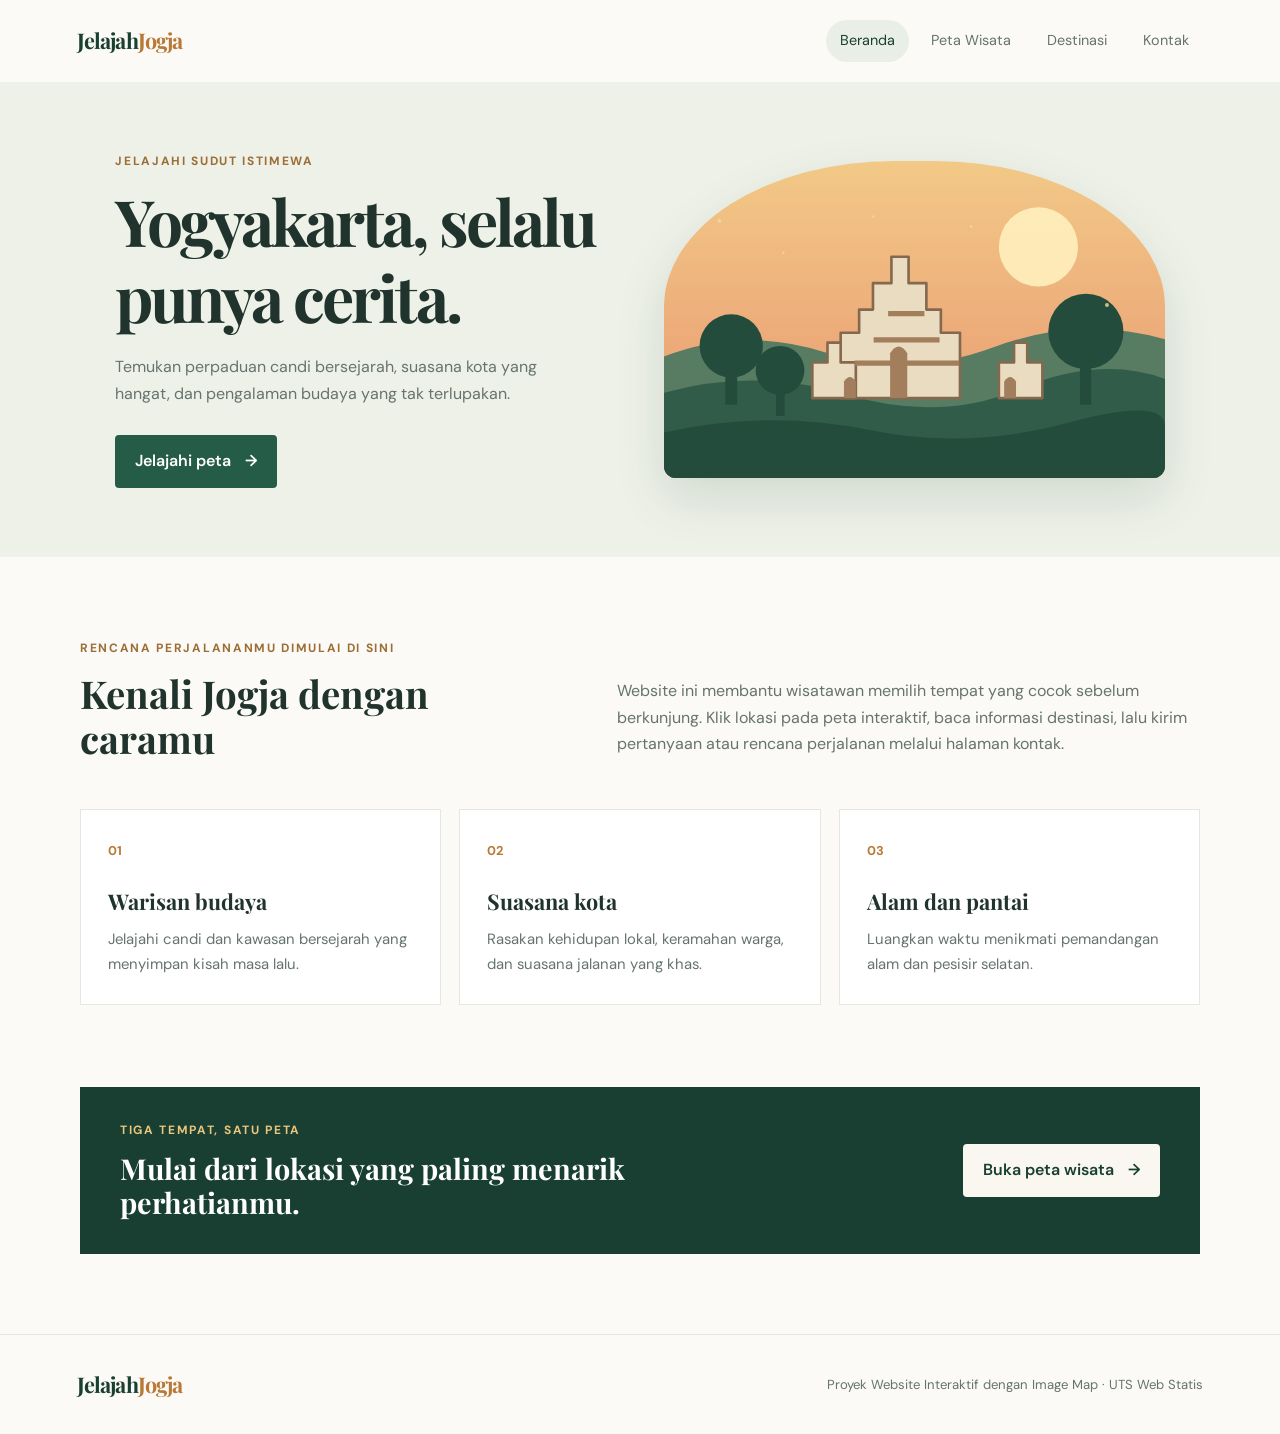
==== index.html @ 130a4364 "Publish Jelajah Jogja website Co-authored-by: Copilot <223556219+Copilot@users.noreply.github.com>" ====
<!doctype html>
<html lang="id">
<head>
  <meta charset="utf-8">
  <meta name="viewport" content="width=device-width, initial-scale=1">
  <meta name="description" content="Panduan singkat menjelajahi destinasi wisata pilihan di Yogyakarta.">
  <title>Jelajah Jogja — Beranda</title>
  <link rel="stylesheet" href="css/style.css">
</head>
<body>
  <header class="site-header">
    <a class="brand" href="index.html">Jelajah<span>Jogja</span></a>
    <nav aria-label="Navigasi utama">
      <a class="active" aria-current="page" href="index.html">Beranda</a>
      <a href="peta.html">Peta Wisata</a>
      <a href="destinasi.html">Destinasi</a>
      <a href="kontak.html">Kontak</a>
    </nav>
  </header>

  <main>
    <section class="hero">
      <div class="hero-copy">
        <p class="eyebrow">Jelajahi sudut istimewa</p>
        <h1>Yogyakarta, selalu punya cerita.</h1>
        <p>Temukan perpaduan candi bersejarah, suasana kota yang hangat, dan pengalaman budaya yang tak terlupakan.</p>
        <a class="button" href="peta.html">Jelajahi peta <span aria-hidden="true">→</span></a>
      </div>
      <img class="hero-image" src="images/suasana-jogja.svg" alt="Ilustrasi Candi Prambanan dengan latar matahari senja">
    </section>

    <section class="intro section">
      <div>
        <p class="eyebrow">Rencana perjalananmu dimulai di sini</p>
        <h2>Kenali Jogja dengan caramu</h2>
      </div>
      <p>Website ini membantu wisatawan memilih tempat yang cocok sebelum berkunjung. Klik lokasi pada peta interaktif, baca informasi destinasi, lalu kirim pertanyaan atau rencana perjalanan melalui halaman kontak.</p>
    </section>

    <section class="feature-grid" aria-label="Keistimewaan Yogyakarta">
      <article class="feature-card">
        <span class="feature-number">01</span>
        <h3>Warisan budaya</h3>
        <p>Jelajahi candi dan kawasan bersejarah yang menyimpan kisah masa lalu.</p>
      </article>
      <article class="feature-card">
        <span class="feature-number">02</span>
        <h3>Suasana kota</h3>
        <p>Rasakan kehidupan lokal, keramahan warga, dan suasana jalanan yang khas.</p>
      </article>
      <article class="feature-card">
        <span class="feature-number">03</span>
        <h3>Alam dan pantai</h3>
        <p>Luangkan waktu menikmati pemandangan alam dan pesisir selatan.</p>
      </article>
    </section>

    <section class="cta-band">
      <div>
        <p class="eyebrow">Tiga tempat, satu peta</p>
        <h2>Mulai dari lokasi yang paling menarik perhatianmu.</h2>
      </div>
      <a class="button button-light" href="peta.html">Buka peta wisata <span aria-hidden="true">→</span></a>
    </section>
  </main>

  <footer class="site-footer">
    <a class="brand" href="index.html">Jelajah<span>Jogja</span></a>
    <p>Proyek Website Interaktif dengan Image Map · UTS Web Statis</p>
  </footer>
</body>
</html>
---- css/style.css ----
@import url('https://fonts.googleapis.com/css2?family=DM+Sans:wght@400;500;600;700&family=Playfair+Display:wght@600;700&display=swap');

:root {
  color-scheme: light;
  --ink: #20342d;
  --muted: #66746d;
  --paper: #fbfaf6;
  --white: #fff;
  --green: #245c48;
  --green-dark: #183f32;
  --line: #e6e8df;
  --gold: #e7b958;
  --coral: #e8785c;
}

* {
  box-sizing: border-box;
}

html {
  scroll-behavior: smooth;
}

body {
  margin: 0;
  background: var(--paper);
  color: var(--ink);
  font-family: "DM Sans", Arial, sans-serif;
  line-height: 1.65;
}

a {
  color: inherit;
}

.site-header {
  min-height: 82px;
  padding: 0 max(6vw, 24px);
  display: flex;
  align-items: center;
  justify-content: space-between;
  gap: 24px;
  background: var(--paper);
}

.brand {
  color: var(--green-dark);
  font-family: "Playfair Display", Georgia, serif;
  font-size: 1.35rem;
  font-weight: 700;
  letter-spacing: -.04em;
  text-decoration: none;
  white-space: nowrap;
}

.brand span {
  color: #b87936;
}

nav {
  display: flex;
  flex-wrap: wrap;
  gap: 8px;
}

nav a {
  padding: 9px 14px;
  color: var(--muted);
  font-size: .9rem;
  text-decoration: none;
  border-radius: 999px;
}

nav a:hover,
nav a.active {
  color: var(--green-dark);
  background: #e9efe7;
}

.hero {
  min-height: 475px;
  padding: 56px max(9vw, 28px);
  display: grid;
  grid-template-columns: 1fr 1fr;
  align-items: center;
  gap: 48px;
  background: #eef1e8;
}

.hero-copy {
  max-width: 520px;
}

.eyebrow {
  margin: 0 0 12px;
  color: #9c6e36;
  font-size: .75rem;
  font-weight: 700;
  letter-spacing: .14em;
  text-transform: uppercase;
}

h1,
h2,
h3,
p {
  margin-top: 0;
}

h1,
h2 {
  font-family: "Playfair Display", Georgia, serif;
  line-height: 1.18;
}

.hero h1 {
  max-width: 530px;
  margin-bottom: 20px;
  font-size: clamp(2.7rem, 5vw, 4.5rem);
  letter-spacing: -.045em;
}

.hero-copy > p:not(.eyebrow) {
  max-width: 470px;
  margin-bottom: 28px;
  color: var(--muted);
}

.hero-image {
  width: 100%;
  max-height: 330px;
  object-fit: cover;
  border-radius: 46% 46% 12px 12px;
  box-shadow: 0 20px 50px #234d3924;
}

.button {
  display: inline-flex;
  align-items: center;
  gap: 14px;
  padding: 13px 20px;
  border: 0;
  border-radius: 4px;
  background: var(--green);
  color: var(--white);
  font: inherit;
  font-weight: 600;
  text-decoration: none;
  cursor: pointer;
}

.button:hover {
  background: var(--green-dark);
}

.button-light {
  background: #f9f7ef;
  color: var(--green-dark);
}

.button-light:hover {
  background: var(--white);
}

.section,
.feature-grid,
.cta-band,
.page-main {
  width: min(1120px, calc(100% - 48px));
  margin-right: auto;
  margin-left: auto;
}

.intro {
  padding-top: 82px;
  padding-bottom: 28px;
  display: grid;
  grid-template-columns: .9fr 1.1fr;
  gap: 60px;
  align-items: end;
}

.intro h2,
.map-note h2,
.table-section h2,
.contact-aside h2 {
  margin-bottom: 0;
  font-size: clamp(1.8rem, 3vw, 2.5rem);
}

.intro > p {
  margin-bottom: 4px;
  color: var(--muted);
}

.feature-grid {
  padding: 20px 0 82px;
  display: grid;
  grid-template-columns: repeat(3, 1fr);
  gap: 18px;
}

.feature-card {
  padding: 27px;
  background: var(--white);
  border: 1px solid var(--line);
}

.feature-number {
  color: #b87936;
  font-size: .8rem;
  font-weight: 700;
}

.feature-card h3 {
  margin: 20px 0 8px;
  font-family: "Playfair Display", Georgia, serif;
  font-size: 1.35rem;
}

.feature-card p {
  margin-bottom: 0;
  color: var(--muted);
  font-size: .93rem;
}

.cta-band {
  margin-bottom: 80px;
  padding: 34px 40px;
  display: flex;
  align-items: center;
  justify-content: space-between;
  gap: 24px;
  background: var(--green-dark);
  color: var(--white);
}

.cta-band .eyebrow {
  color: #eac57c;
}

.cta-band h2 {
  max-width: 600px;
  margin-bottom: 0;
  font-size: 1.8rem;
}

.site-footer {
  min-height: 100px;
  padding: 24px max(6vw, 24px);
  display: flex;
  align-items: center;
  justify-content: space-between;
  gap: 20px;
  border-top: 1px solid var(--line);
}

.site-footer p {
  margin: 0;
  color: var(--muted);
  font-size: .82rem;
}

.page-main {
  padding-top: 48px;
  padding-bottom: 88px;
}

.page-heading {
  max-width: 720px;
  margin: 0 auto 36px;
  text-align: center;
}

.page-heading h1 {
  margin-bottom: 12px;
  font-size: clamp(2.4rem, 5vw, 3.7rem);
  letter-spacing: -.04em;
}

.page-heading > p:last-child {
  margin-bottom: 0;
  color: var(--muted);
}

.map-panel {
  padding: 18px;
  background: var(--white);
  border: 1px solid var(--line);
}

.map-scroll {
  overflow-x: auto;
}

.map-image {
  display: block;
  width: 900px;
  height: 520px;
  max-width: none;
}

.map-hint {
  margin: 16px 8px;
  color: var(--muted);
  font-size: .9rem;
}

.map-hint span {
  color: var(--coral);
}

.map-legend {
  padding: 16px 8px 4px;
  display: flex;
  flex-wrap: wrap;
  gap: 12px 24px;
  border-top: 1px solid var(--line);
}

.map-legend a {
  display: inline-flex;
  align-items: center;
  gap: 9px;
  font-size: .9rem;
  text-decoration: none;
}

.map-legend a:hover,
.text-link:hover,
.page-links a:hover {
  color: #a36126;
}

.legend-dot {
  width: 12px;
  height: 12px;
  border-radius: 50%;
}

.coral {
  background: var(--coral);
}

.gold {
  background: var(--gold);
}

.green {
  background: #39866b;
}

.map-note {
  padding-top: 48px;
}

.map-note ol {
  padding-left: 22px;
  color: var(--muted);
}

.map-note li {
  padding: 3px 0;
}

.text-link {
  color: var(--green);
  font-weight: 700;
  text-decoration-thickness: 1px;
  text-underline-offset: 4px;
}

.destination-list {
  display: grid;
  gap: 18px;
}

.destination-card {
  display: grid;
  grid-template-columns: 300px 1fr;
  min-height: 260px;
  scroll-margin-top: 24px;
  background: var(--white);
  border: 1px solid var(--line);
}

.destination-card > img {
  width: 100%;
  height: 100%;
  min-height: 260px;
  object-fit: cover;
}

.destination-copy {
  padding: 26px 32px;
}

.destination-copy h2 {
  margin-bottom: 10px;
  font-size: 1.8rem;
}

.destination-copy > p:not(.eyebrow),
.destination-copy ul {
  color: var(--muted);
  font-size: .92rem;
}

.destination-copy ul {
  padding-left: 20px;
}

.destination-detail {
  max-width: 820px;
  margin: 0 auto;
  padding: 32px;
  background: var(--white);
  border: 1px solid var(--line);
}

.destination-detail h2 {
  margin: 28px 0 10px;
  font-size: 1.55rem;
}

.destination-detail p,
.destination-detail ul {
  color: var(--muted);
}

.destination-detail .detail-actions {
  margin: 28px 0 0;
  display: flex;
  flex-wrap: wrap;
  gap: 20px;
}

.table-section {
  padding-top: 70px;
}

.table-section h2 {
  margin-bottom: 22px;
}

.table-wrap {
  overflow-x: auto;
}

table {
  width: 100%;
  border-collapse: collapse;
  background: var(--white);
  text-align: left;
}

th,
td {
  padding: 14px 16px;
  border: 1px solid var(--line);
}

th {
  background: #e9efe7;
  color: var(--green-dark);
  font-size: .88rem;
}

td {
  color: var(--muted);
  font-size: .9rem;
}

.table-note,
.form-note {
  margin: 12px 0 0;
  color: var(--muted);
  font-size: .82rem;
}

.contact-layout {
  display: grid;
  grid-template-columns: 1.35fr .8fr;
  gap: 24px;
  align-items: start;
}

.contact-form,
.contact-aside {
  padding: 30px;
  background: var(--white);
  border: 1px solid var(--line);
}

.form-row {
  margin: 0 0 20px;
  padding: 0;
  border: 0;
}

.form-row > label,
.form-row legend {
  display: block;
  margin-bottom: 7px;
  color: var(--ink);
  font-size: .9rem;
  font-weight: 700;
}

.form-row input:not([type="radio"]),
.form-row select,
.form-row textarea {
  width: 100%;
  padding: 12px 13px;
  border: 1px solid #d8ddd3;
  border-radius: 3px;
  background: #fdfdfb;
  color: var(--ink);
  font: inherit;
}

.form-row textarea {
  resize: vertical;
}

.form-row input:focus,
.form-row select:focus,
.form-row textarea:focus {
  outline: 2px solid #98b7a5;
  outline-offset: 1px;
}

.choice {
  display: inline-flex !important;
  align-items: center;
  gap: 8px;
  margin: 4px 16px 0 0;
  color: var(--muted) !important;
  font-weight: 400 !important;
}

.contact-aside {
  background: #eef1e8;
}

.contact-aside h2 {
  margin-bottom: 14px;
}

.contact-aside > p:not(.eyebrow) {
  color: var(--muted);
}

.aside-divider {
  height: 1px;
  margin: 25px 0;
  background: #d7ddd2;
}

.contact-aside h3 {
  margin-bottom: 8px;
  font-size: 1rem;
}

.page-links {
  padding-left: 18px;
}

.page-links li {
  padding: 3px 0;
}

.page-links a {
  color: var(--green);
  text-underline-offset: 3px;
}

@media (max-width: 760px) {
  .site-header {
    padding-top: 14px;
    padding-bottom: 14px;
    align-items: flex-start;
    flex-direction: column;
    gap: 8px;
  }

  nav {
    gap: 2px;
  }

  nav a {
    padding: 7px 10px;
    font-size: .83rem;
  }

  .hero {
    padding: 48px 24px;
    grid-template-columns: 1fr;
    gap: 30px;
  }

  .hero-image {
    max-height: 260px;
  }

  .intro {
    padding-top: 56px;
    grid-template-columns: 1fr;
    gap: 16px;
  }

  .feature-grid {
    padding-bottom: 56px;
    grid-template-columns: 1fr;
  }

  .cta-band {
    margin-bottom: 56px;
    padding: 28px;
    align-items: flex-start;
    flex-direction: column;
  }

  .destination-card {
    grid-template-columns: 1fr;
  }

  .destination-card > img {
    height: 210px;
    min-height: 0;
  }

  .destination-copy {
    padding: 22px;
  }

  .destination-detail {
    padding: 22px;
  }

  .contact-layout {
    grid-template-columns: 1fr;
  }

  .contact-form,
  .contact-aside {
    padding: 22px;
  }

  .site-footer {
    align-items: flex-start;
    flex-direction: column;
  }
}
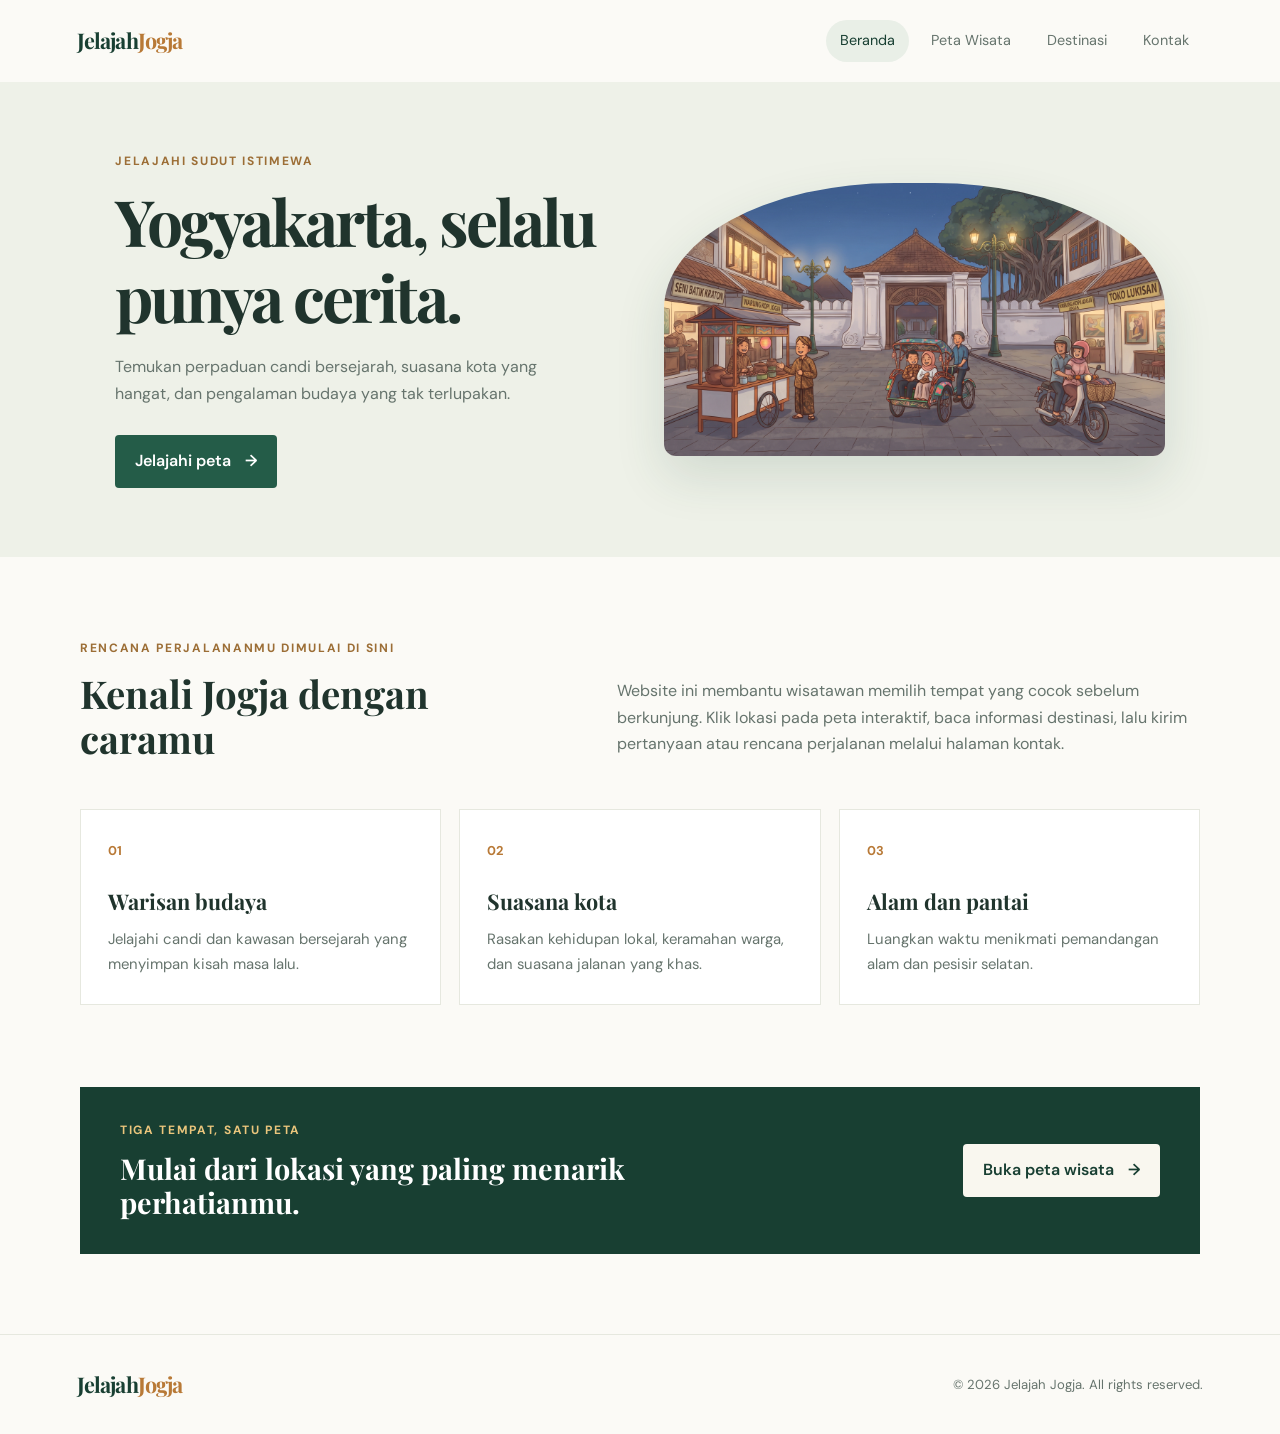
==== commit 1a35d0a1: "Update Jelajah Jogja website Co-authored-by: Copilot <223556219+Copilot@users.noreply.github.com>" ====
--- a/index.html
+++ b/index.html
@@ -26,7 +26,7 @@
         <p>Temukan perpaduan candi bersejarah, suasana kota yang hangat, dan pengalaman budaya yang tak terlupakan.</p>
         <a class="button" href="peta.html">Jelajahi peta <span aria-hidden="true">→</span></a>
       </div>
-      <img class="hero-image" src="images/suasana-jogja.svg" alt="Ilustrasi Candi Prambanan dengan latar matahari senja">
+      <img class="hero-image" src="images/suasanajogja.jpg" alt="Suasana kota Yogyakarta saat sunset">
     </section>
 
     <section class="intro section">
@@ -66,7 +66,7 @@
 
   <footer class="site-footer">
     <a class="brand" href="index.html">Jelajah<span>Jogja</span></a>
-    <p>Proyek Website Interaktif dengan Image Map · UTS Web Statis</p>
+    <p>&copy; 2026 Jelajah Jogja. All rights reserved.</p>
   </footer>
 </body>
 </html>
--- a/css/style.css
+++ b/css/style.css
@@ -1,4 +1,4 @@
-@import url('https://fonts.googleapis.com/css2?family=DM+Sans:wght@400;500;600;700&family=Playfair+Display:wght@600;700&display=swap');
+﻿@import url('https://fonts.googleapis.com/css2?family=DM+Sans:wght@400;500;600;700&family=Playfair+Display:wght@600;700&display=swap');
 
 :root {
   color-scheme: light;
@@ -13,14 +13,8 @@
   --coral: #e8785c;
 }
 
-* {
-  box-sizing: border-box;
-}
-
-html {
-  scroll-behavior: smooth;
-}
-
+* { box-sizing: border-box; }
+html { scroll-behavior: smooth; }
 body {
   margin: 0;
   background: var(--paper);
@@ -28,19 +22,29 @@
   font-family: "DM Sans", Arial, sans-serif;
   line-height: 1.65;
 }
-
-a {
-  color: inherit;
-}
-
-.site-header {
+a { color: inherit; }
+img { display: block; max-width: 100%; }
+
+.site-header,
+.site-footer {
   min-height: 82px;
   padding: 0 max(6vw, 24px);
   display: flex;
   align-items: center;
   justify-content: space-between;
   gap: 24px;
-  background: var(--paper);
+}
+.site-header { background: var(--paper); }
+.site-footer {
+  min-height: 100px;
+  padding-top: 24px;
+  padding-bottom: 24px;
+  border-top: 1px solid var(--line);
+}
+.site-footer p {
+  margin: 0;
+  color: var(--muted);
+  font-size: .82rem;
 }
 
 .brand {
@@ -52,17 +56,13 @@
   text-decoration: none;
   white-space: nowrap;
 }
-
-.brand span {
-  color: #b87936;
-}
+.brand span { color: #b87936; }
 
 nav {
   display: flex;
   flex-wrap: wrap;
   gap: 8px;
 }
-
 nav a {
   padding: 9px 14px;
   color: var(--muted);
@@ -70,7 +70,6 @@
   text-decoration: none;
   border-radius: 999px;
 }
-
 nav a:hover,
 nav a.active {
   color: var(--green-dark);
@@ -86,11 +85,7 @@
   gap: 48px;
   background: #eef1e8;
 }
-
-.hero-copy {
-  max-width: 520px;
-}
-
+.hero-copy { max-width: 520px; }
 .eyebrow {
   margin: 0 0 12px;
   color: #9c6e36;
@@ -100,32 +95,22 @@
   text-transform: uppercase;
 }
 
-h1,
-h2,
-h3,
-p {
-  margin-top: 0;
-}
-
-h1,
-h2 {
+h1, h2, h3, p { margin-top: 0; }
+h1, h2 {
   font-family: "Playfair Display", Georgia, serif;
   line-height: 1.18;
 }
-
 .hero h1 {
   max-width: 530px;
   margin-bottom: 20px;
   font-size: clamp(2.7rem, 5vw, 4.5rem);
   letter-spacing: -.045em;
 }
-
 .hero-copy > p:not(.eyebrow) {
   max-width: 470px;
   margin-bottom: 28px;
   color: var(--muted);
 }
-
 .hero-image {
   width: 100%;
   max-height: 330px;
@@ -148,27 +133,20 @@
   text-decoration: none;
   cursor: pointer;
 }
-
-.button:hover {
-  background: var(--green-dark);
-}
-
+.button:hover { background: var(--green-dark); }
 .button-light {
   background: #f9f7ef;
   color: var(--green-dark);
 }
-
-.button-light:hover {
-  background: var(--white);
-}
+.button-light:hover { background: var(--white); }
 
 .section,
 .feature-grid,
 .cta-band,
 .page-main {
   width: min(1120px, calc(100% - 48px));
+  margin-left: auto;
   margin-right: auto;
-  margin-left: auto;
 }
 
 .intro {
@@ -179,7 +157,6 @@
   gap: 60px;
   align-items: end;
 }
-
 .intro h2,
 .map-note h2,
 .table-section h2,
@@ -187,11 +164,7 @@
   margin-bottom: 0;
   font-size: clamp(1.8rem, 3vw, 2.5rem);
 }
-
-.intro > p {
-  margin-bottom: 4px;
-  color: var(--muted);
-}
+.intro > p { margin-bottom: 4px; color: var(--muted); }
 
 .feature-grid {
   padding: 20px 0 82px;
@@ -199,25 +172,21 @@
   grid-template-columns: repeat(3, 1fr);
   gap: 18px;
 }
-
 .feature-card {
   padding: 27px;
   background: var(--white);
   border: 1px solid var(--line);
 }
-
 .feature-number {
   color: #b87936;
   font-size: .8rem;
   font-weight: 700;
 }
-
 .feature-card h3 {
   margin: 20px 0 8px;
   font-family: "Playfair Display", Georgia, serif;
   font-size: 1.35rem;
 }
-
 .feature-card p {
   margin-bottom: 0;
   color: var(--muted);
@@ -234,50 +203,27 @@
   background: var(--green-dark);
   color: var(--white);
 }
-
-.cta-band .eyebrow {
-  color: #eac57c;
-}
-
+.cta-band .eyebrow { color: #eac57c; }
 .cta-band h2 {
   max-width: 600px;
   margin-bottom: 0;
   font-size: 1.8rem;
 }
 
-.site-footer {
-  min-height: 100px;
-  padding: 24px max(6vw, 24px);
-  display: flex;
-  align-items: center;
-  justify-content: space-between;
-  gap: 20px;
-  border-top: 1px solid var(--line);
-}
-
-.site-footer p {
-  margin: 0;
-  color: var(--muted);
-  font-size: .82rem;
-}
-
 .page-main {
   padding-top: 48px;
   padding-bottom: 88px;
 }
-
 .page-heading {
   max-width: 720px;
   margin: 0 auto 36px;
   text-align: center;
 }
-
 .page-heading h1 {
   margin-bottom: 12px;
   font-size: clamp(2.4rem, 5vw, 3.7rem);
   letter-spacing: -.04em;
 }
-
 .page-heading > p:last-child {
   margin-bottom: 0;
   color: var(--muted);
@@ -288,28 +234,19 @@
   background: var(--white);
   border: 1px solid var(--line);
 }
-
-.map-scroll {
-  overflow-x: auto;
-}
-
+.map-scroll { overflow-x: auto; }
 .map-image {
   display: block;
   width: 900px;
   height: 520px;
   max-width: none;
 }
-
 .map-hint {
   margin: 16px 8px;
   color: var(--muted);
   font-size: .9rem;
 }
-
-.map-hint span {
-  color: var(--coral);
-}
-
+.map-hint span { color: var(--coral); }
 .map-legend {
   padding: 16px 8px 4px;
   display: flex;
@@ -317,7 +254,6 @@
   gap: 12px 24px;
   border-top: 1px solid var(--line);
 }
-
 .map-legend a {
   display: inline-flex;
   align-items: center;
@@ -325,44 +261,24 @@
   font-size: .9rem;
   text-decoration: none;
 }
-
 .map-legend a:hover,
 .text-link:hover,
-.page-links a:hover {
-  color: #a36126;
-}
-
+.page-links a:hover { color: #a36126; }
 .legend-dot {
   width: 12px;
   height: 12px;
   border-radius: 50%;
 }
-
-.coral {
-  background: var(--coral);
-}
-
-.gold {
-  background: var(--gold);
-}
-
-.green {
-  background: #39866b;
-}
-
-.map-note {
-  padding-top: 48px;
-}
-
+.coral { background: var(--coral); }
+.gold { background: var(--gold); }
+.green { background: #39866b; }
+
+.map-note { padding-top: 48px; }
 .map-note ol {
   padding-left: 22px;
   color: var(--muted);
 }
-
-.map-note li {
-  padding: 3px 0;
-}
-
+.map-note li { padding: 3px 0; }
 .text-link {
   color: var(--green);
   font-weight: 700;
@@ -370,11 +286,7 @@
   text-underline-offset: 4px;
 }
 
-.destination-list {
-  display: grid;
-  gap: 18px;
-}
-
+.destination-list { display: grid; gap: 18px; }
 .destination-card {
   display: grid;
   grid-template-columns: 300px 1fr;
@@ -383,32 +295,23 @@
   background: var(--white);
   border: 1px solid var(--line);
 }
-
 .destination-card > img {
   width: 100%;
   height: 100%;
   min-height: 260px;
   object-fit: cover;
 }
-
-.destination-copy {
-  padding: 26px 32px;
-}
-
+.destination-copy { padding: 26px 32px; }
 .destination-copy h2 {
   margin-bottom: 10px;
   font-size: 1.8rem;
 }
-
 .destination-copy > p:not(.eyebrow),
 .destination-copy ul {
   color: var(--muted);
   font-size: .92rem;
 }
-
-.destination-copy ul {
-  padding-left: 20px;
-}
+.destination-copy ul { padding-left: 20px; }
 
 .destination-detail {
   max-width: 820px;
@@ -417,17 +320,12 @@
   background: var(--white);
   border: 1px solid var(--line);
 }
-
 .destination-detail h2 {
   margin: 28px 0 10px;
   font-size: 1.55rem;
 }
-
 .destination-detail p,
-.destination-detail ul {
-  color: var(--muted);
-}
-
+.destination-detail ul { color: var(--muted); }
 .destination-detail .detail-actions {
   margin: 28px 0 0;
   display: flex;
@@ -435,16 +333,14 @@
   gap: 20px;
 }
 
-.table-section {
-  padding-top: 70px;
-}
-
-.table-section h2 {
-  margin-bottom: 22px;
-}
-
-.table-wrap {
-  overflow-x: auto;
+.table-section { padding-top: 70px; }
+.table-section h2 { margin-bottom: 22px; }
+.table-wrap { overflow-x: auto; }
+.table-note,
+.form-note {
+  margin: 12px 0 0;
+  color: var(--muted);
+  font-size: .82rem;
 }
 
 table {
@@ -453,29 +349,19 @@
   background: var(--white);
   text-align: left;
 }
-
 th,
 td {
   padding: 14px 16px;
   border: 1px solid var(--line);
 }
-
 th {
   background: #e9efe7;
   color: var(--green-dark);
   font-size: .88rem;
 }
-
 td {
   color: var(--muted);
   font-size: .9rem;
-}
-
-.table-note,
-.form-note {
-  margin: 12px 0 0;
-  color: var(--muted);
-  font-size: .82rem;
 }
 
 .contact-layout {
@@ -484,20 +370,17 @@
   gap: 24px;
   align-items: start;
 }
-
 .contact-form,
 .contact-aside {
   padding: 30px;
   background: var(--white);
   border: 1px solid var(--line);
 }
-
 .form-row {
   margin: 0 0 20px;
   padding: 0;
   border: 0;
 }
-
 .form-row > label,
 .form-row legend {
   display: block;
@@ -506,7 +389,6 @@
   font-size: .9rem;
   font-weight: 700;
 }
-
 .form-row input:not([type="radio"]),
 .form-row select,
 .form-row textarea {
@@ -518,18 +400,13 @@
   color: var(--ink);
   font: inherit;
 }
-
-.form-row textarea {
-  resize: vertical;
-}
-
+.form-row textarea { resize: vertical; }
 .form-row input:focus,
 .form-row select:focus,
 .form-row textarea:focus {
   outline: 2px solid #98b7a5;
   outline-offset: 1px;
 }
-
 .choice {
   display: inline-flex !important;
   align-items: center;
@@ -542,34 +419,19 @@
 .contact-aside {
   background: #eef1e8;
 }
-
-.contact-aside h2 {
-  margin-bottom: 14px;
-}
-
-.contact-aside > p:not(.eyebrow) {
-  color: var(--muted);
-}
-
+.contact-aside h2 { margin-bottom: 14px; }
+.contact-aside > p:not(.eyebrow) { color: var(--muted); }
 .aside-divider {
   height: 1px;
   margin: 25px 0;
   background: #d7ddd2;
 }
-
 .contact-aside h3 {
   margin-bottom: 8px;
   font-size: 1rem;
 }
-
-.page-links {
-  padding-left: 18px;
-}
-
-.page-links li {
-  padding: 3px 0;
-}
-
+.page-links { padding-left: 18px; }
+.page-links li { padding: 3px 0; }
 .page-links a {
   color: var(--green);
   text-underline-offset: 3px;
@@ -583,11 +445,7 @@
     flex-direction: column;
     gap: 8px;
   }
-
-  nav {
-    gap: 2px;
-  }
-
+  nav { gap: 2px; }
   nav a {
     padding: 7px 10px;
     font-size: .83rem;
@@ -598,22 +456,17 @@
     grid-template-columns: 1fr;
     gap: 30px;
   }
-
-  .hero-image {
-    max-height: 260px;
-  }
+  .hero-image { max-height: 260px; }
 
   .intro {
     padding-top: 56px;
     grid-template-columns: 1fr;
     gap: 16px;
   }
-
   .feature-grid {
     padding-bottom: 56px;
     grid-template-columns: 1fr;
   }
-
   .cta-band {
     margin-bottom: 56px;
     padding: 28px;
@@ -621,32 +474,16 @@
     flex-direction: column;
   }
 
-  .destination-card {
-    grid-template-columns: 1fr;
-  }
-
+  .destination-card { grid-template-columns: 1fr; }
   .destination-card > img {
     height: 210px;
     min-height: 0;
   }
-
-  .destination-copy {
-    padding: 22px;
-  }
-
-  .destination-detail {
-    padding: 22px;
-  }
-
-  .contact-layout {
-    grid-template-columns: 1fr;
-  }
-
+  .destination-copy { padding: 22px; }
+  .destination-detail { padding: 22px; }
+  .contact-layout { grid-template-columns: 1fr; }
   .contact-form,
-  .contact-aside {
-    padding: 22px;
-  }
-
+  .contact-aside { padding: 22px; }
   .site-footer {
     align-items: flex-start;
     flex-direction: column;
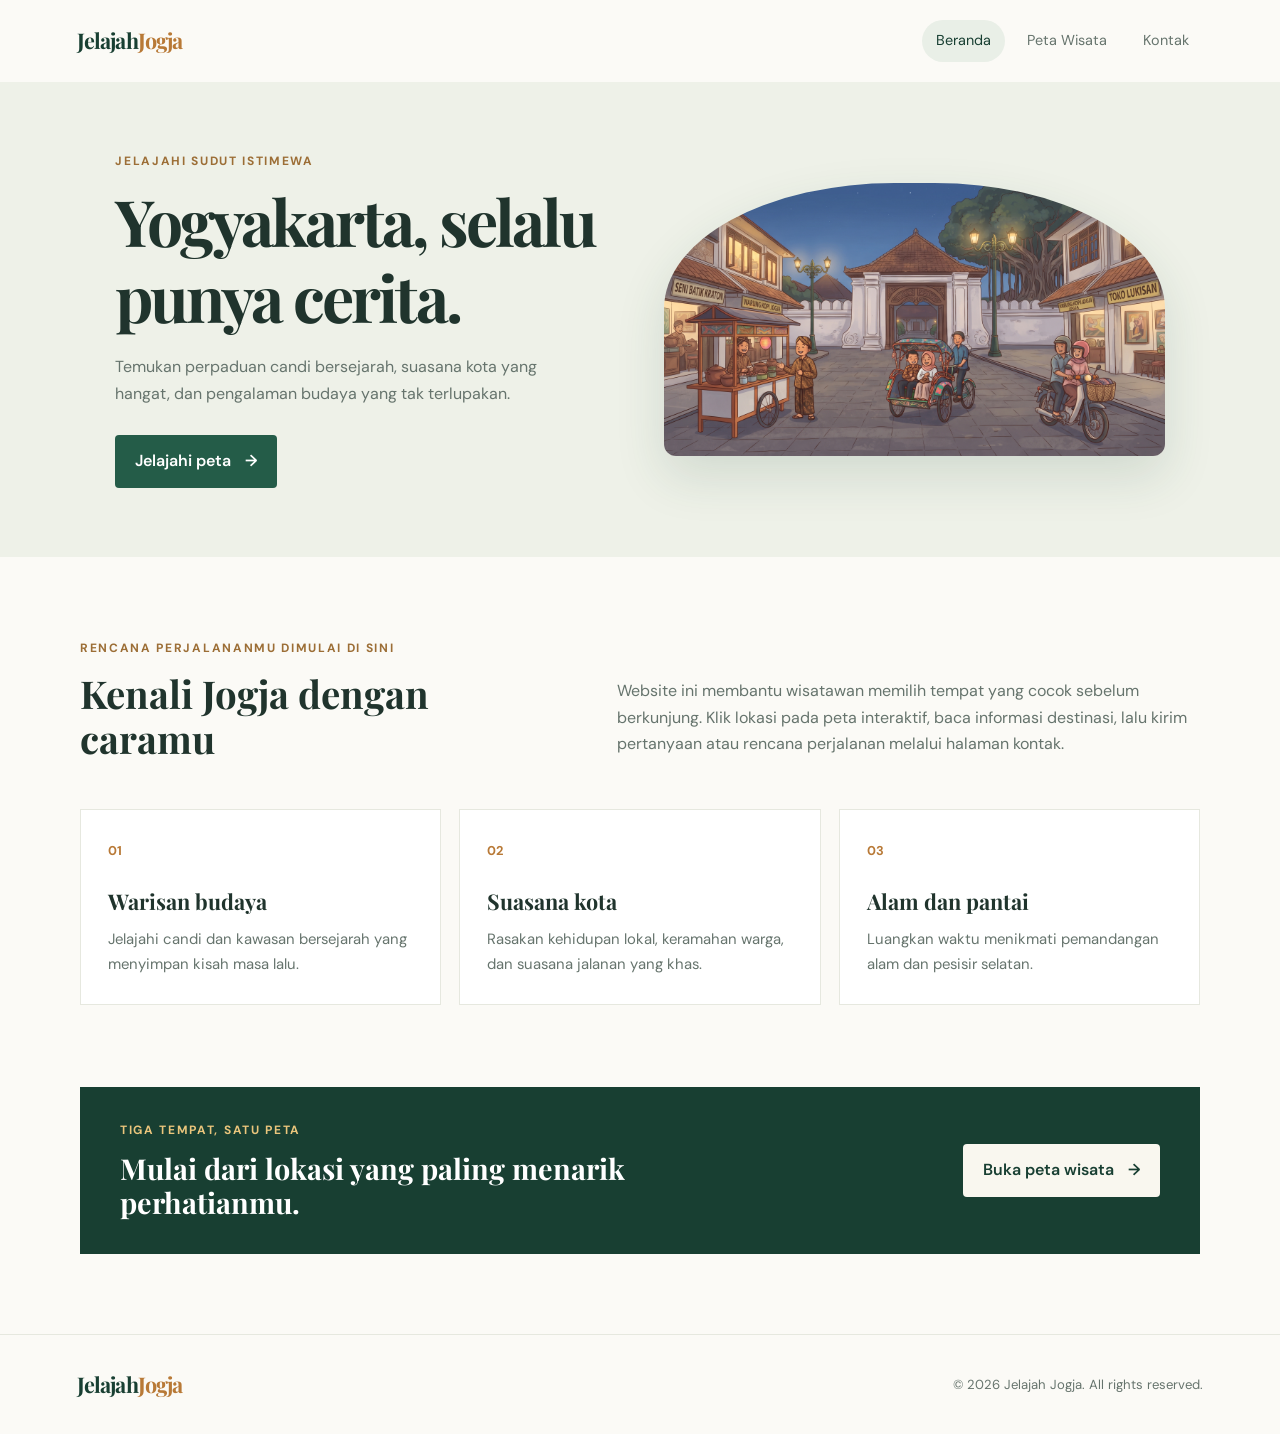
==== commit 38a0a67f: "Move destination content to peta page Co-authored-by: Copilot <223556219+Copilot@users.noreply.githu" ====
--- a/index.html
+++ b/index.html
@@ -13,7 +13,6 @@
     <nav aria-label="Navigasi utama">
       <a class="active" aria-current="page" href="index.html">Beranda</a>
       <a href="peta.html">Peta Wisata</a>
-      <a href="destinasi.html">Destinasi</a>
       <a href="kontak.html">Kontak</a>
     </nav>
   </header>
